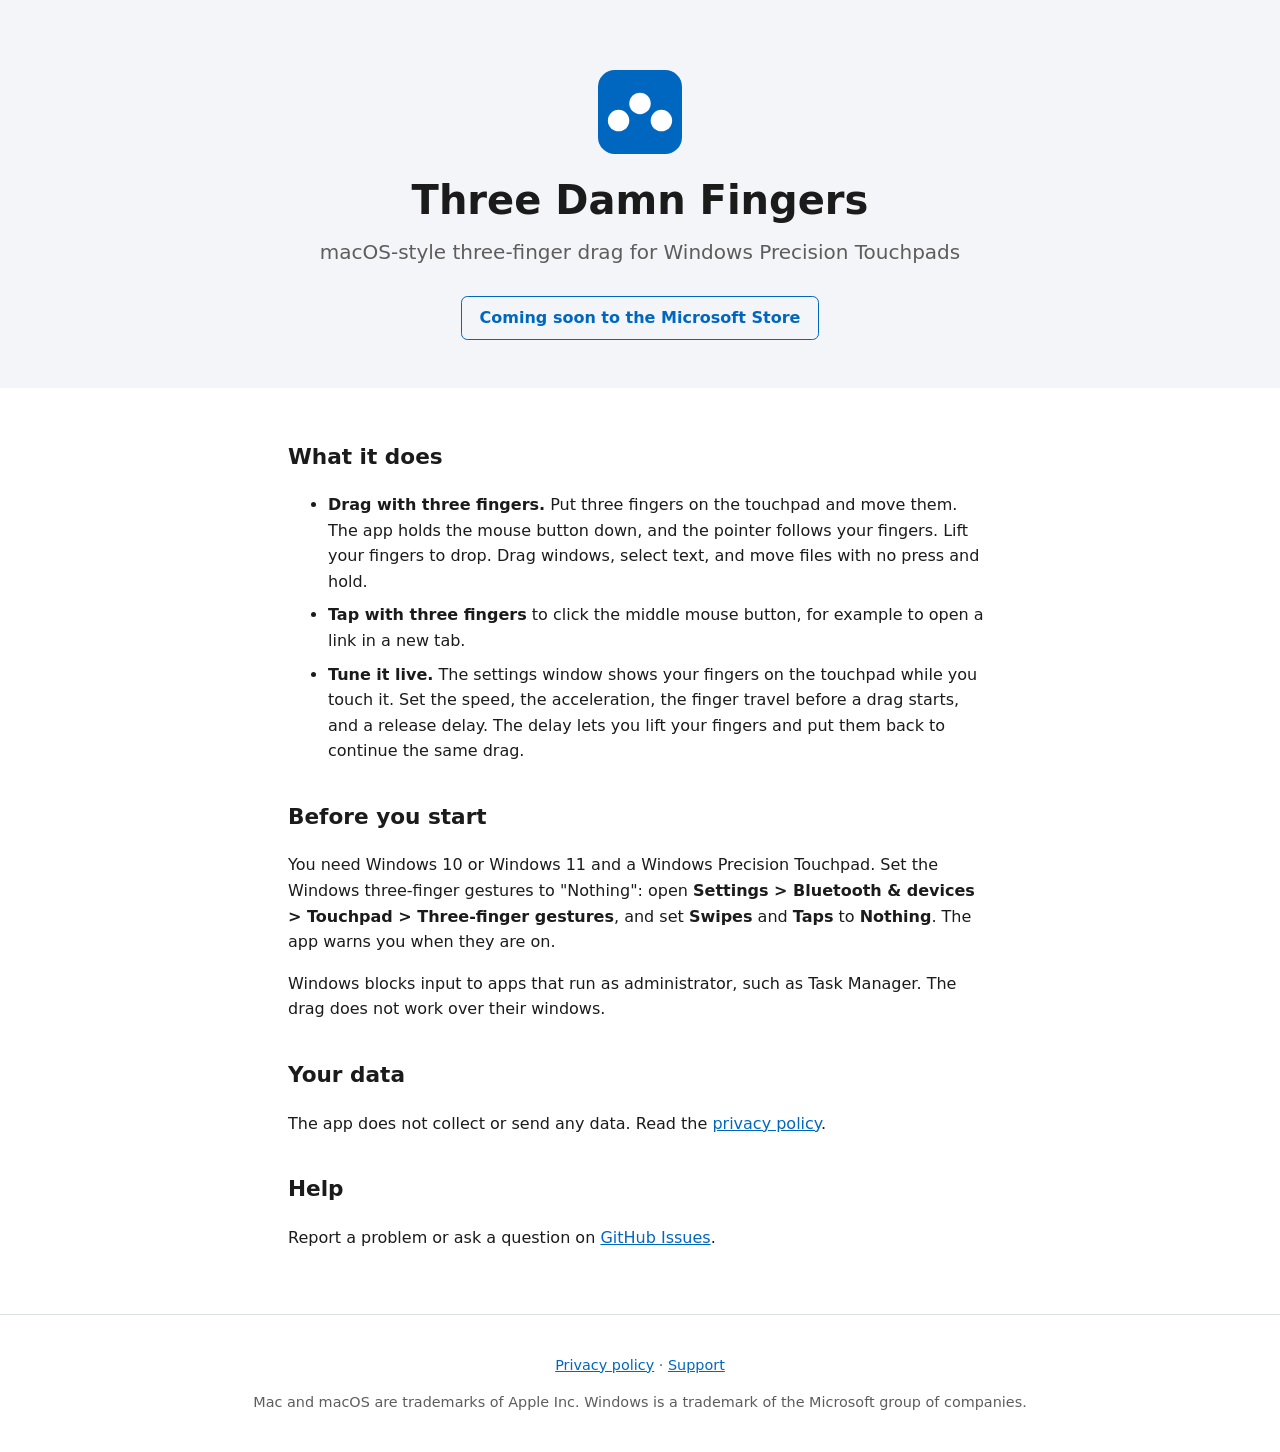
==== index.html @ bc0f9377 "Add the home page and the privacy policy GitHub Pages serves these files. The Microsoft Store listin" ====
<!doctype html>
<html lang="en">
<head>
  <meta charset="utf-8">
  <meta name="viewport" content="width=device-width, initial-scale=1">
  <title>Three Damn Fingers: three-finger drag for Windows</title>
  <meta name="description" content="Three Damn Fingers adds macOS-style three-finger drag and a three-finger middle click to Windows Precision Touchpads.">
  <link rel="icon" href="icon.svg" type="image/svg+xml">
  <link rel="stylesheet" href="style.css">
</head>
<body>
  <header>
    <img src="icon.svg" alt="" width="96" height="96">
    <h1>Three Damn Fingers</h1>
    <p class="tagline">macOS-style three-finger drag for Windows Precision Touchpads</p>
    <!-- When the app is live, link this to its Store page. -->
    <span class="badge">Coming soon to the Microsoft Store</span>
  </header>

  <main>
    <h2>What it does</h2>
    <ul>
      <li><strong>Drag with three fingers.</strong> Put three fingers on the touchpad and move
        them. The app holds the mouse button down, and the pointer follows your fingers. Lift
        your fingers to drop. Drag windows, select text, and move files with no press and
        hold.</li>
      <li><strong>Tap with three fingers</strong> to click the middle mouse button, for example
        to open a link in a new tab.</li>
      <li><strong>Tune it live.</strong> The settings window shows your fingers on the touchpad
        while you touch it. Set the speed, the acceleration, the finger travel before a drag
        starts, and a release delay. The delay lets you lift your fingers and put them back to
        continue the same drag.</li>
    </ul>

    <h2>Before you start</h2>
    <p>You need Windows 10 or Windows 11 and a Windows Precision Touchpad. Set the Windows
      three-finger gestures to "Nothing": open <strong>Settings &gt; Bluetooth &amp; devices &gt;
      Touchpad &gt; Three-finger gestures</strong>, and set <strong>Swipes</strong> and
      <strong>Taps</strong> to <strong>Nothing</strong>. The app warns you when they are on.</p>
    <p>Windows blocks input to apps that run as administrator, such as Task Manager. The drag
      does not work over their windows.</p>

    <h2>Your data</h2>
    <p>The app does not collect or send any data. Read the
      <a href="privacy.html">privacy policy</a>.</p>

    <h2>Help</h2>
    <p>Report a problem or ask a question on
      <a href="https://github.com/ajhsu/three-damn-fingers/issues">GitHub Issues</a>.</p>
  </main>

  <footer>
    <p><a href="privacy.html">Privacy policy</a> &middot;
      <a href="https://github.com/ajhsu/three-damn-fingers/issues">Support</a></p>
    <p>Mac and macOS are trademarks of Apple Inc. Windows is a trademark of the Microsoft group
      of companies.</p>
  </footer>
</body>
</html>
---- style.css ----
:root {
  color-scheme: light dark;
  --accent: #0067c0;
  --text: #1b1b1b;
  --muted: #5d5d5d;
  --page: #ffffff;
  --panel: #f3f5f8;
  --line: #dcdfe4;
  font-family: "Segoe UI Variable Text", "Segoe UI", system-ui, sans-serif;
  line-height: 1.6;
}

@media (prefers-color-scheme: dark) {
  :root {
    --accent: #4cc2ff;
    --text: #f3f3f3;
    --muted: #b8b8b8;
    --page: #1c1c1c;
    --panel: #262626;
    --line: #3a3a3a;
  }
}

body {
  margin: 0;
  background: var(--page);
  color: var(--text);
}

a {
  color: var(--accent);
}

header {
  padding: 4rem 1.5rem 3rem;
  text-align: center;
  background: var(--panel);
}

header img {
  display: block;
  margin: 0 auto 1rem;
}

h1 {
  margin: 0;
  font-size: 2.5rem;
  font-weight: 600;
  line-height: 1.2;
}

h2 {
  margin-top: 2.25rem;
  font-size: 1.35rem;
  font-weight: 600;
}

.tagline {
  margin: 0.75rem 0 1.75rem;
  color: var(--muted);
  font-size: 1.25rem;
}

.badge {
  display: inline-block;
  padding: 0.5rem 1.1rem;
  border: 1px solid var(--accent);
  border-radius: 0.4rem;
  color: var(--accent);
  font-weight: 600;
}

main {
  max-width: 44rem;
  margin: 0 auto;
  padding: 1rem 1.5rem 3rem;
}

li {
  margin: 0.5rem 0;
}

code {
  font-family: "Cascadia Mono", Consolas, ui-monospace, monospace;
  font-size: 0.92em;
}

nav {
  padding: 1rem 1.5rem;
  background: var(--panel);
}

nav a {
  display: inline-flex;
  align-items: center;
  gap: 0.5rem;
  color: var(--text);
  font-weight: 600;
  text-decoration: none;
}

.date {
  color: var(--muted);
}

footer {
  padding: 1.5rem;
  border-top: 1px solid var(--line);
  color: var(--muted);
  font-size: 0.9rem;
  text-align: center;
}
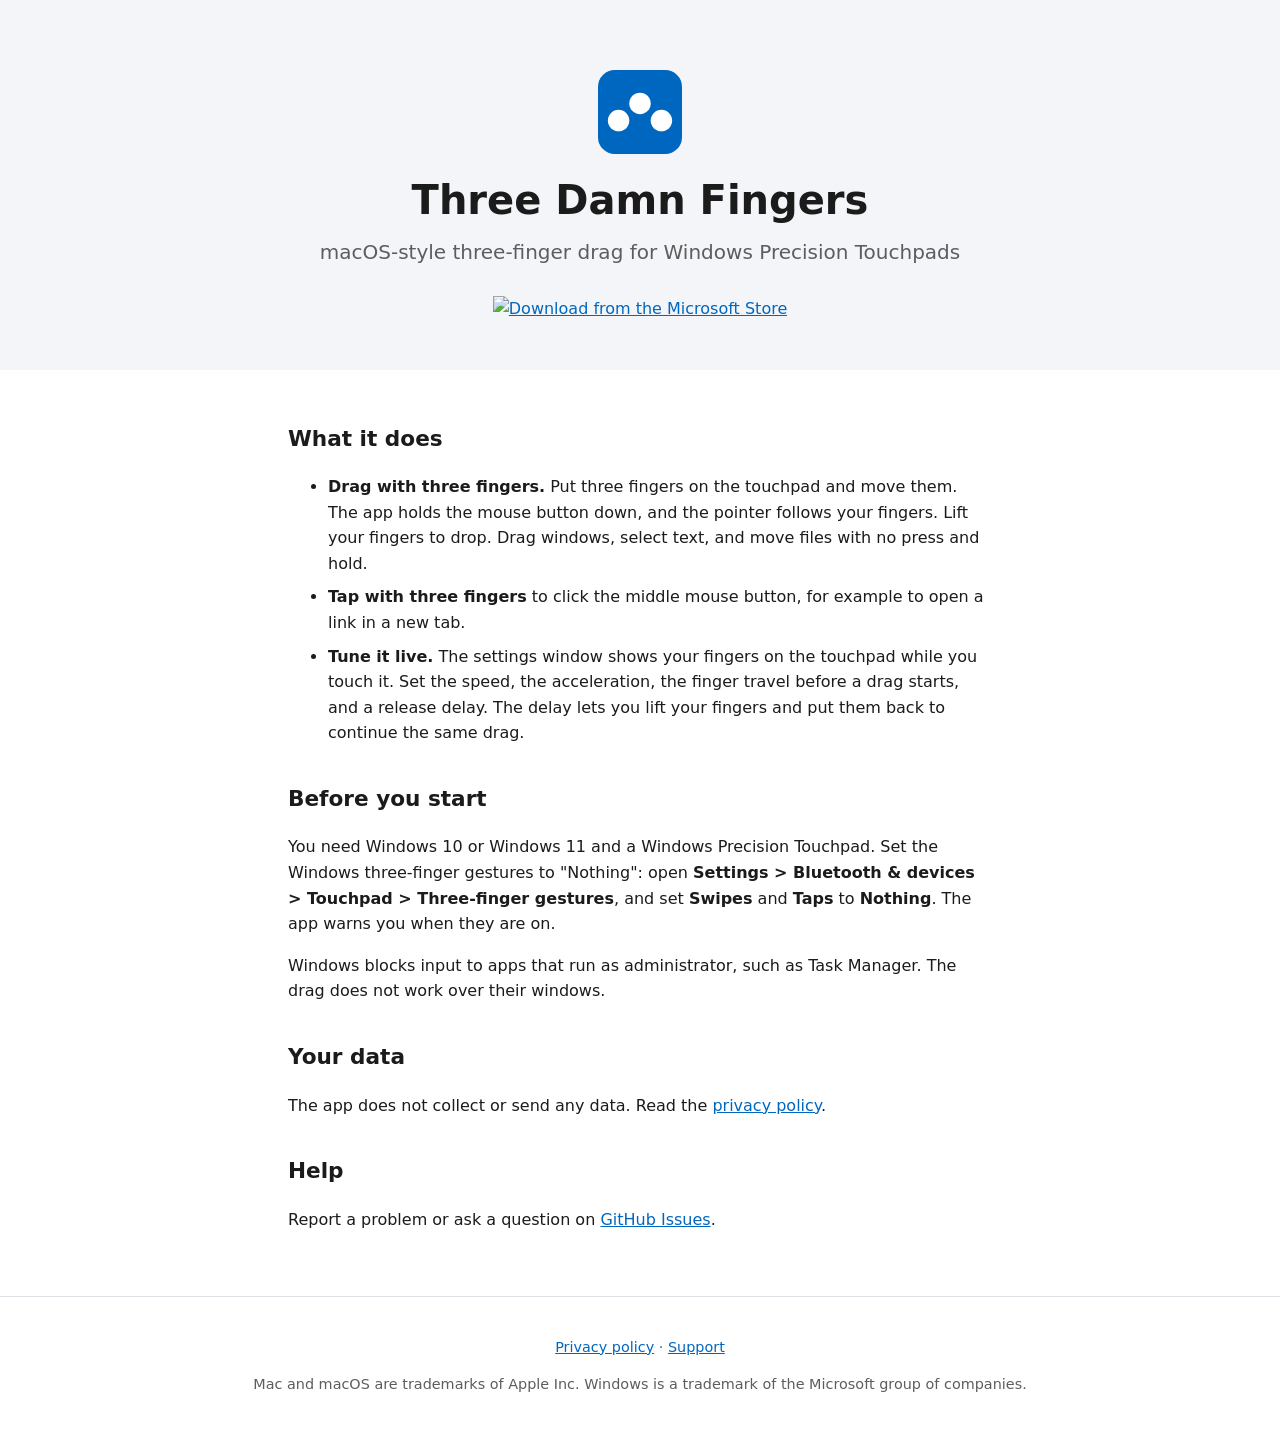
==== commit b834a130: "Link the home page to the live Store page The official Microsoft Store badge replaces the coming-soo" ====
--- a/index.html
+++ b/index.html
@@ -13,8 +13,12 @@
     <img src="icon.svg" alt="" width="96" height="96">
     <h1>Three Damn Fingers</h1>
     <p class="tagline">macOS-style three-finger drag for Windows Precision Touchpads</p>
-    <!-- When the app is live, link this to its Store page. -->
-    <span class="badge">Coming soon to the Microsoft Store</span>
+    <a href="https://apps.microsoft.com/detail/9N1VWGRVC8G6?referrer=appbadge&amp;mode=full" target="_blank" rel="noopener noreferrer">
+      <picture>
+        <source srcset="https://get.microsoft.com/images/en-us%20light.svg" media="(prefers-color-scheme: dark)">
+        <img src="https://get.microsoft.com/images/en-us%20dark.svg" alt="Download from the Microsoft Store" width="200">
+      </picture>
+    </a>
   </header>
 
   <main>
--- a/style.css
+++ b/style.css
@@ -37,7 +37,7 @@
   background: var(--panel);
 }
 
-header img {
+header > img {
   display: block;
   margin: 0 auto 1rem;
 }
@@ -59,15 +59,6 @@
   margin: 0.75rem 0 1.75rem;
   color: var(--muted);
   font-size: 1.25rem;
-}
-
-.badge {
-  display: inline-block;
-  padding: 0.5rem 1.1rem;
-  border: 1px solid var(--accent);
-  border-radius: 0.4rem;
-  color: var(--accent);
-  font-weight: 600;
 }
 
 main {
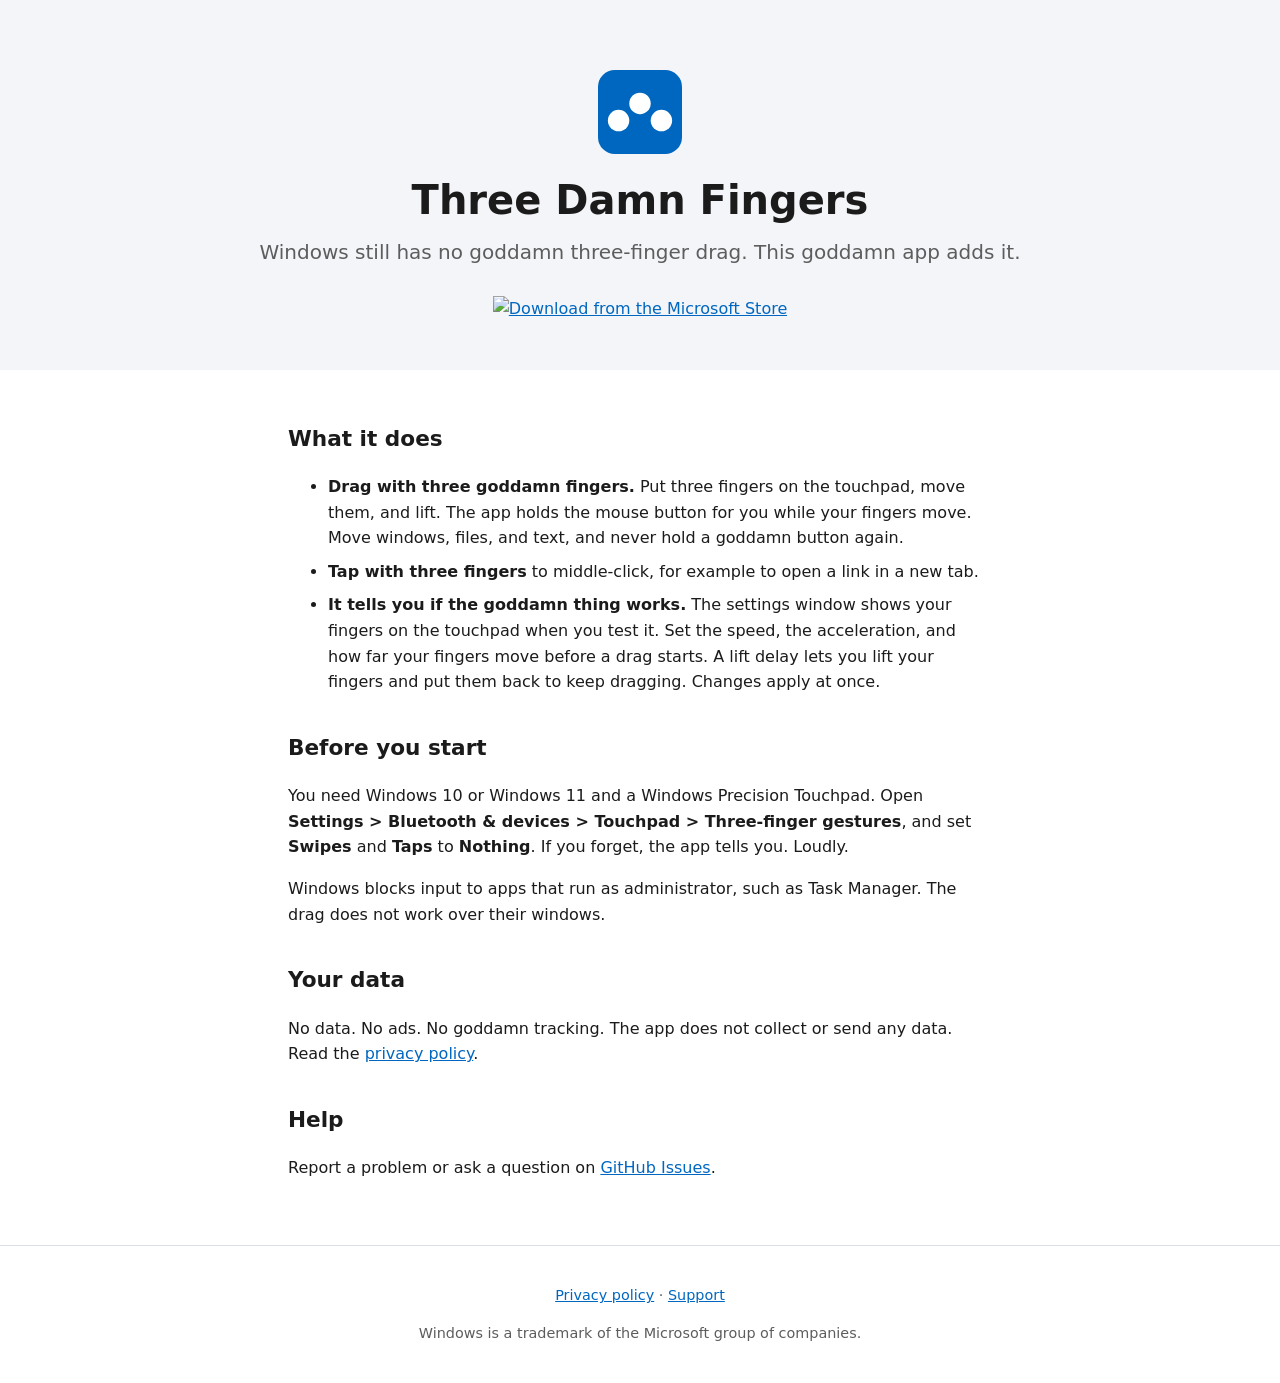
==== commit 043ab5d2: "Give the site the voice of version 1.1.0 The home page now curses as the app and the Store listing d" ====
--- a/index.html
+++ b/index.html
@@ -4,7 +4,7 @@
   <meta charset="utf-8">
   <meta name="viewport" content="width=device-width, initial-scale=1">
   <title>Three Damn Fingers: three-finger drag for Windows</title>
-  <meta name="description" content="Three Damn Fingers adds macOS-style three-finger drag and a three-finger middle click to Windows Precision Touchpads.">
+  <meta name="description" content="Three Damn Fingers adds a three-finger drag and a three-finger middle click to Windows Precision Touchpads.">
   <link rel="icon" href="icon.svg" type="image/svg+xml">
   <link rel="stylesheet" href="style.css">
 </head>
@@ -12,7 +12,7 @@
   <header>
     <img src="icon.svg" alt="" width="96" height="96">
     <h1>Three Damn Fingers</h1>
-    <p class="tagline">macOS-style three-finger drag for Windows Precision Touchpads</p>
+    <p class="tagline">Windows still has no goddamn three-finger drag. This goddamn app adds it.</p>
     <a href="https://apps.microsoft.com/detail/9N1VWGRVC8G6?referrer=appbadge&amp;mode=full" target="_blank" rel="noopener noreferrer">
       <picture>
         <source srcset="https://get.microsoft.com/images/en-us%20light.svg" media="(prefers-color-scheme: dark)">
@@ -24,28 +24,27 @@
   <main>
     <h2>What it does</h2>
     <ul>
-      <li><strong>Drag with three fingers.</strong> Put three fingers on the touchpad and move
-        them. The app holds the mouse button down, and the pointer follows your fingers. Lift
-        your fingers to drop. Drag windows, select text, and move files with no press and
-        hold.</li>
-      <li><strong>Tap with three fingers</strong> to click the middle mouse button, for example
-        to open a link in a new tab.</li>
-      <li><strong>Tune it live.</strong> The settings window shows your fingers on the touchpad
-        while you touch it. Set the speed, the acceleration, the finger travel before a drag
-        starts, and a release delay. The delay lets you lift your fingers and put them back to
-        continue the same drag.</li>
+      <li><strong>Drag with three goddamn fingers.</strong> Put three fingers on the touchpad,
+        move them, and lift. The app holds the mouse button for you while your fingers move.
+        Move windows, files, and text, and never hold a goddamn button again.</li>
+      <li><strong>Tap with three fingers</strong> to middle-click, for example to open a link in
+        a new tab.</li>
+      <li><strong>It tells you if the goddamn thing works.</strong> The settings window shows
+        your fingers on the touchpad when you test it. Set the speed, the acceleration, and how
+        far your fingers move before a drag starts. A lift delay lets you lift your fingers and
+        put them back to keep dragging. Changes apply at once.</li>
     </ul>
 
     <h2>Before you start</h2>
-    <p>You need Windows 10 or Windows 11 and a Windows Precision Touchpad. Set the Windows
-      three-finger gestures to "Nothing": open <strong>Settings &gt; Bluetooth &amp; devices &gt;
-      Touchpad &gt; Three-finger gestures</strong>, and set <strong>Swipes</strong> and
-      <strong>Taps</strong> to <strong>Nothing</strong>. The app warns you when they are on.</p>
+    <p>You need Windows 10 or Windows 11 and a Windows Precision Touchpad. Open
+      <strong>Settings &gt; Bluetooth &amp; devices &gt; Touchpad &gt; Three-finger
+      gestures</strong>, and set <strong>Swipes</strong> and <strong>Taps</strong> to
+      <strong>Nothing</strong>. If you forget, the app tells you. Loudly.</p>
     <p>Windows blocks input to apps that run as administrator, such as Task Manager. The drag
       does not work over their windows.</p>
 
     <h2>Your data</h2>
-    <p>The app does not collect or send any data. Read the
+    <p>No data. No ads. No goddamn tracking. The app does not collect or send any data. Read the
       <a href="privacy.html">privacy policy</a>.</p>
 
     <h2>Help</h2>
@@ -56,8 +55,7 @@
   <footer>
     <p><a href="privacy.html">Privacy policy</a> &middot;
       <a href="https://github.com/ajhsu/three-damn-fingers/issues">Support</a></p>
-    <p>Mac and macOS are trademarks of Apple Inc. Windows is a trademark of the Microsoft group
-      of companies.</p>
+    <p>Windows is a trademark of the Microsoft group of companies.</p>
   </footer>
 </body>
 </html>
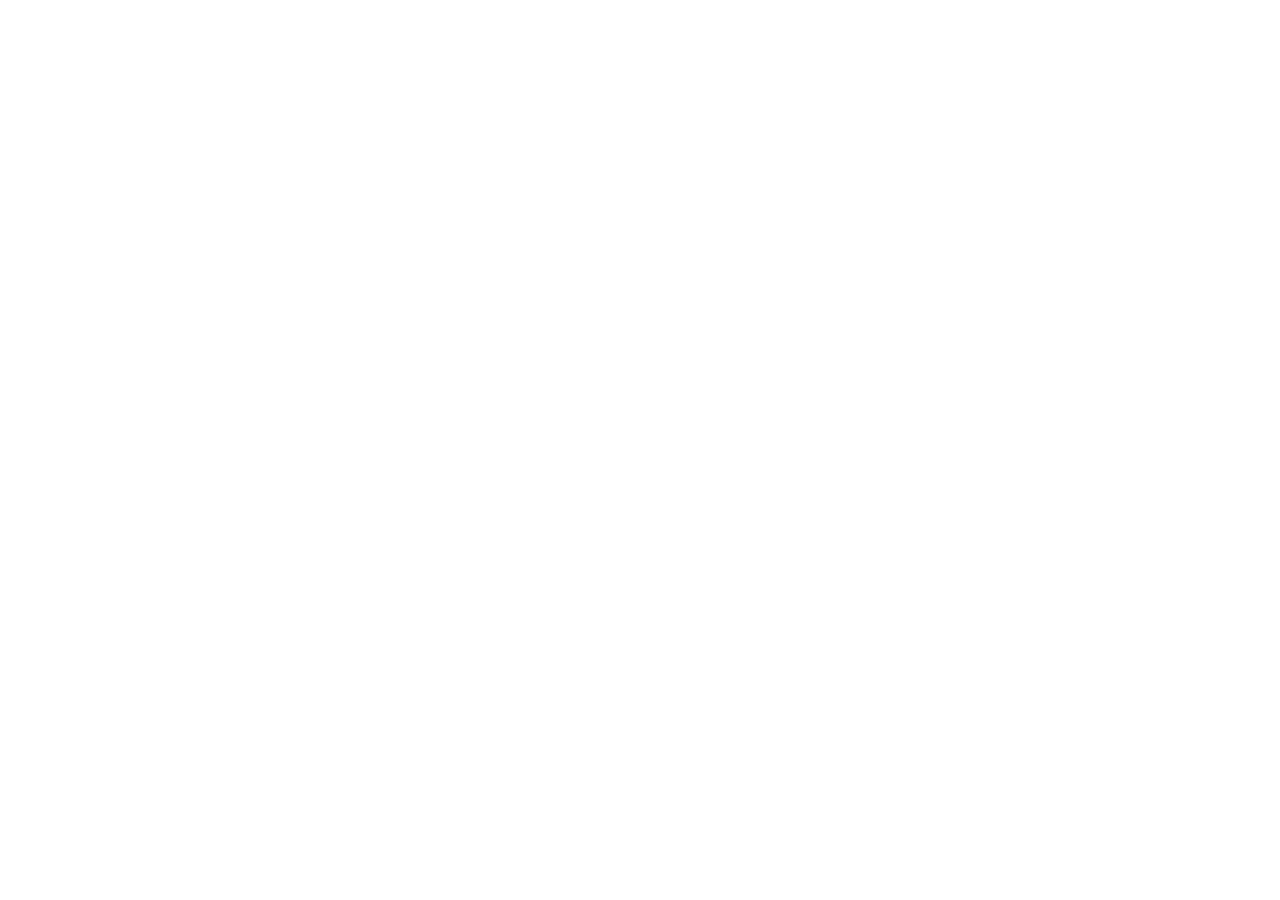
==== commit f9da3cc9: "Build the official one-page site for threedamnfingers.com The site is now in the public folder, whic" ====
--- a/index.html
+++ b/index.html
@@ -2,60 +2,12 @@
 <html lang="en">
 <head>
   <meta charset="utf-8">
-  <meta name="viewport" content="width=device-width, initial-scale=1">
-  <title>Three Damn Fingers: three-finger drag for Windows</title>
-  <meta name="description" content="Three Damn Fingers adds a three-finger drag and a three-finger middle click to Windows Precision Touchpads.">
-  <link rel="icon" href="icon.svg" type="image/svg+xml">
-  <link rel="stylesheet" href="style.css">
+  <title>Three Damn Fingers</title>
+  <meta name="robots" content="noindex">
+  <link rel="canonical" href="https://threedamnfingers.com/">
+  <meta http-equiv="refresh" content="0; url=https://threedamnfingers.com/">
 </head>
 <body>
-  <header>
-    <img src="icon.svg" alt="" width="96" height="96">
-    <h1>Three Damn Fingers</h1>
-    <p class="tagline">Windows still has no goddamn three-finger drag. This goddamn app adds it.</p>
-    <a href="https://apps.microsoft.com/detail/9N1VWGRVC8G6?referrer=appbadge&amp;mode=full" target="_blank" rel="noopener noreferrer">
-      <picture>
-        <source srcset="https://get.microsoft.com/images/en-us%20light.svg" media="(prefers-color-scheme: dark)">
-        <img src="https://get.microsoft.com/images/en-us%20dark.svg" alt="Download from the Microsoft Store" width="200">
-      </picture>
-    </a>
-  </header>
-
-  <main>
-    <h2>What it does</h2>
-    <ul>
-      <li><strong>Drag with three goddamn fingers.</strong> Put three fingers on the touchpad,
-        move them, and lift. The app holds the mouse button for you while your fingers move.
-        Move windows, files, and text, and never hold a goddamn button again.</li>
-      <li><strong>Tap with three fingers</strong> to middle-click, for example to open a link in
-        a new tab.</li>
-      <li><strong>It tells you if the goddamn thing works.</strong> The settings window shows
-        your fingers on the touchpad when you test it. Set the speed, the acceleration, and how
-        far your fingers move before a drag starts. A lift delay lets you lift your fingers and
-        put them back to keep dragging. Changes apply at once.</li>
-    </ul>
-
-    <h2>Before you start</h2>
-    <p>You need Windows 10 or Windows 11 and a Windows Precision Touchpad. Open
-      <strong>Settings &gt; Bluetooth &amp; devices &gt; Touchpad &gt; Three-finger
-      gestures</strong>, and set <strong>Swipes</strong> and <strong>Taps</strong> to
-      <strong>Nothing</strong>. If you forget, the app tells you. Loudly.</p>
-    <p>Windows blocks input to apps that run as administrator, such as Task Manager. The drag
-      does not work over their windows.</p>
-
-    <h2>Your data</h2>
-    <p>No data. No ads. No goddamn tracking. The app does not collect or send any data. Read the
-      <a href="privacy.html">privacy policy</a>.</p>
-
-    <h2>Help</h2>
-    <p>Report a problem or ask a question on
-      <a href="https://github.com/ajhsu/three-damn-fingers/issues">GitHub Issues</a>.</p>
-  </main>
-
-  <footer>
-    <p><a href="privacy.html">Privacy policy</a> &middot;
-      <a href="https://github.com/ajhsu/three-damn-fingers/issues">Support</a></p>
-    <p>Windows is a trademark of the Microsoft group of companies.</p>
-  </footer>
+  <p>Three Damn Fingers moved to <a href="https://threedamnfingers.com/">threedamnfingers.com</a>.</p>
 </body>
 </html>
